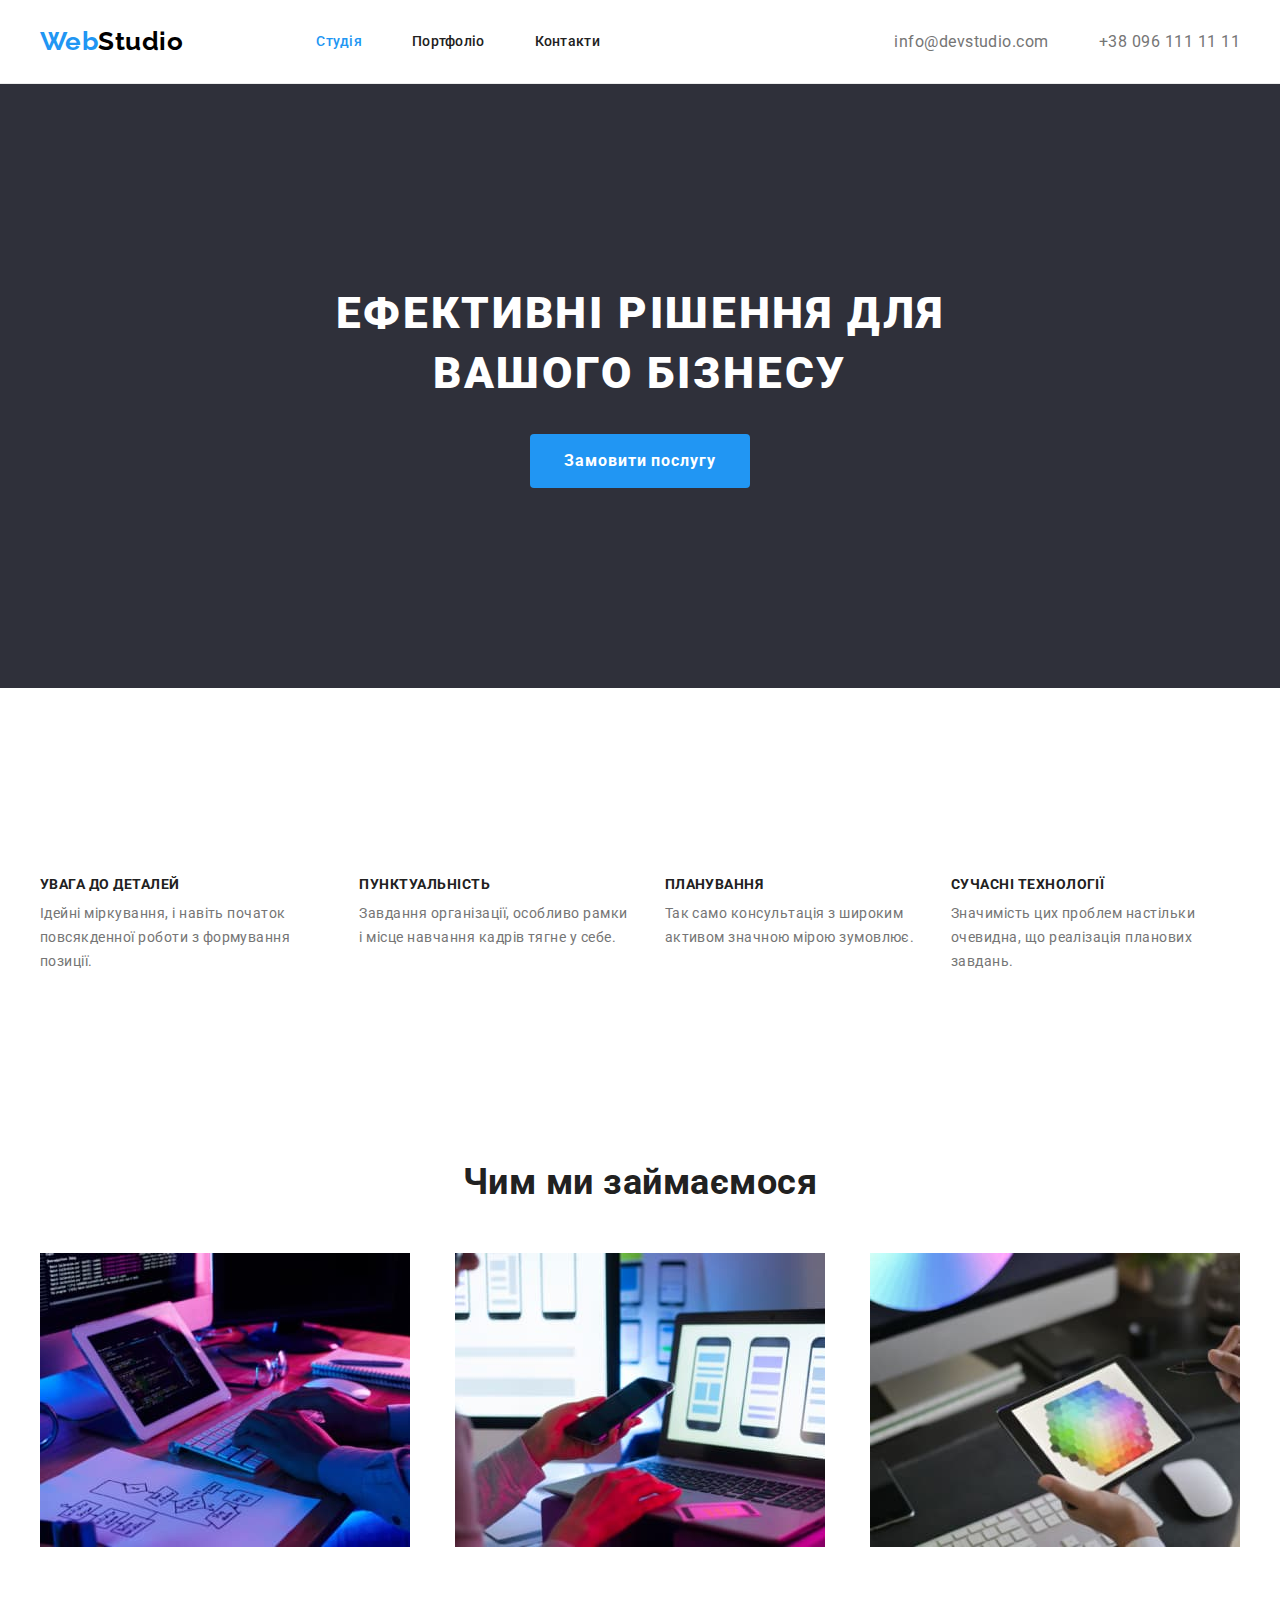
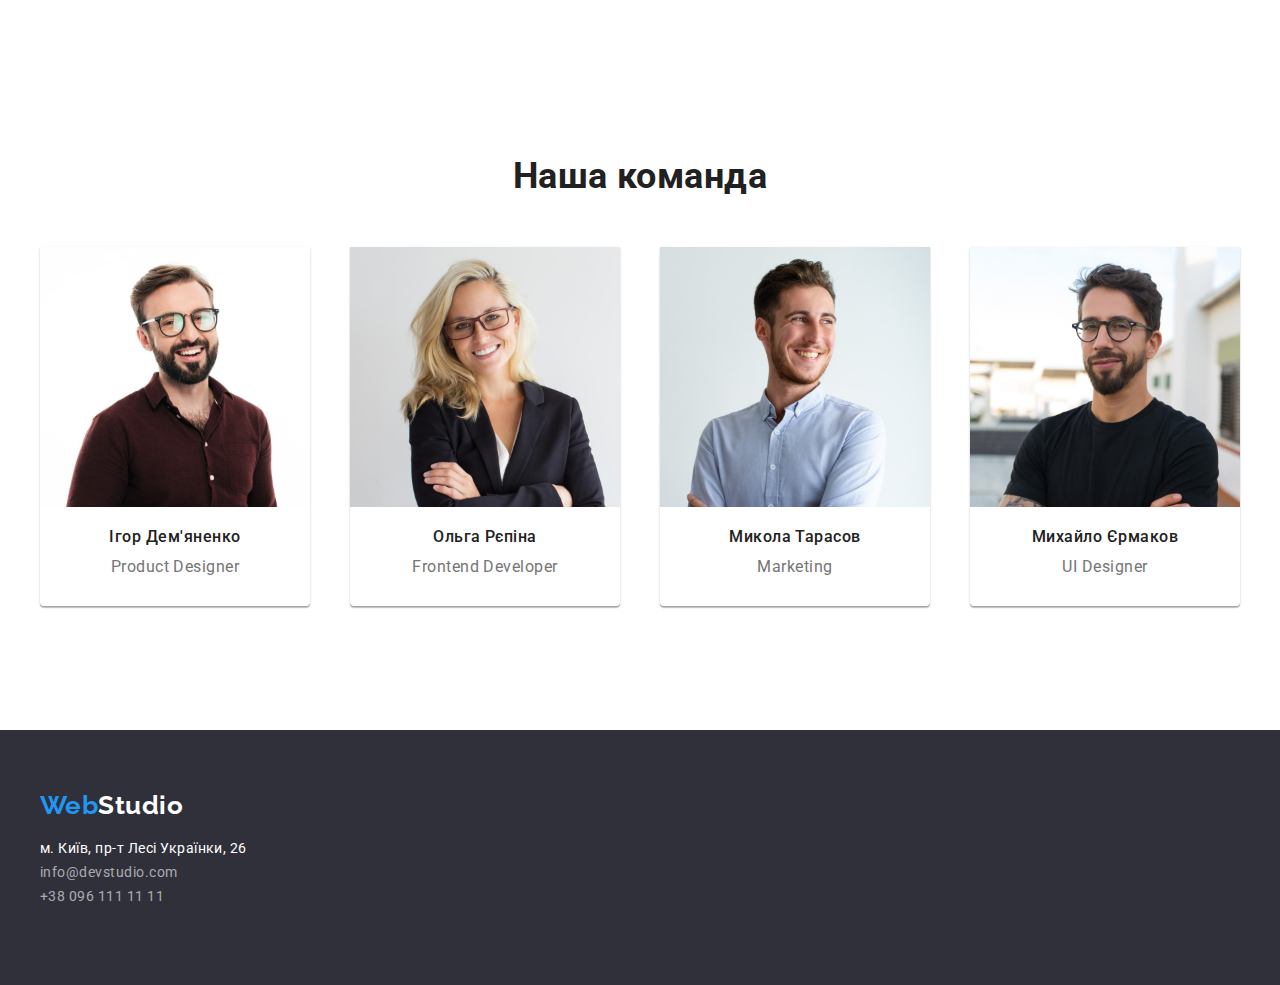
==== index.html @ 930de5ee "Начало" ====
<!DOCTYPE html>
<html lang="uk">
<head>
    <meta charset="UTF-8">
    <meta http-equiv="X-UA-Compatible" content="IE=edge">
    <meta name="viewport" content="width=device-width, initial-scale=1.0">
    <title>WebStudio</title>
    <link rel="stylesheet" href="https://github.com/sindresorhus/modern-normalize" />
    <link rel="preconnect" href="https://fonts.googleapis.com">
    <link rel="preconnect" href="https://fonts.gstatic.com" crossorigin>
    <link href="https://fonts.googleapis.com/css2?family=Raleway:wght@700&family=Roboto:wght@400;500;700;900&display=swap"
        rel="stylesheet">
    <link rel="stylesheet" href="./css/style.css">
    </head>
<body class="body">
    <header class="page-header">
    <div class="container page-header-container">
        <nav>
            <div class="main-nav">
                <a href="./index.html" class="logo">
                    <p><span class="logo-web">Web</span>Studio</p>
                </a>
    
                <ul class="site-nav">
                    <li><a href="./index.html" class="link currentcolor">Студія</a></li>
                    <li><a href="./portfolio.html" class="link">Портфоліо</a></li>
                    <li><a href="" class="link">Контакти</a></li>
                </ul>
            </div>
        </nav>
        <ul class="header-contact">
            <li class="item"><a href="mailto:info@devstudio.com" class="link-contact">info@devstudio.com</a></li>
            <li class="item"><a href="tel:+380961111111" class="link-contact">+38 096 111 11 11</a></li>
        </ul>
    </div>
    </header>

    <main>
        <!-- Герой -->
            <section class="hero">
                <h1 class="hero-title">Ефективні рішення для<br>вашого бізнесу</h1>
                <button type="button" class="hero-button">Замовити послугу</button>
            </section>
            <!--  -->
            <section class="section container ">
                <h2 class="predominantly-title">Наші переваги</h2>
                <ul class="predominantly">
                    <li class="predominantly-item">
                        <h3 class="secondary-title">УВАГА ДО ДЕТАЛЕЙ</h3>
                        <p class="secondary-text">Ідейні міркування, і навіть початок повсякденної роботи з формування позиції.</p>
                    </li>
                    <li class="predominantly-item">
                        <h3 class="secondary-title">ПУНКТУАЛЬНІСТЬ</h3>
                        <p class="secondary-text">Завдання організації, особливо рамки і місце навчання кадрів тягне у себе.</p>
                    </li >
                    <li class="predominantly-item">
                        <h3 class="secondary-title">ПЛАНУВАННЯ</h3>
                        <p class="secondary-text">Так само консультація з широким активом значною мірою зумовлює.</p>
                    </li >
                    <li class="predominantly-item">
                        <h3 class="secondary-title">СУЧАСНІ ТЕХНОЛОГІЇ</h3>
                        <p class="secondary-text">Значимість цих проблем настільки очевидна, що реалізація планових завдань.</p>
                    </li>
                </ul>
            </section>
            <!--  -->
            <section class="section container">
                <h2 class="section-title">Чим ми займаємося</h2>
                <ul class="galery">
                    <li>
                        <img src="./images/box1.jpg" alt="палітра на планшеті" width="370"></li>
                    <li>
                         <img src="./images/box2.jpg" alt="телкфон та ноутбук" width="370">
                    </li>
                    <li>
                         <img src="./images/box3.jpg" alt="палітра на планшеті" width="370">
                    </li>
                </ul>
            </section>
            <!--  -->
            <section class="section container">
                <h2 class="section-title section-team-title">Наша команда</h2>
                <ul class="team-img">
                    <li class="item">
                        <img src="./images/imgpd.jpg" alt="Чоловік" width="270" class="item-img">
                        <h3 class="team-title">Ігор Дем'яненко</h3>
                        <p class="team-text">Product Designer</p>
                    </li>
                    <li class="item">
                        <img src="./images/imgfd.jpg" alt="Жінка" width="270" class="item-img">
                        <h3 class="team-title">Ольга Рєпіна</h3>
                        <p class="team-text">Frontend Developer</p>
                    </li>
                    <li class="item">
                        <img src="./images/imgm.jpg" alt="Чоловік" width="270" class="item-img">
                        <h3 class="team-title">Микола Тарасов</h3>
                        <p class="team-text">Marketing</p>
                    </li>
                    <li class="item">
                        <img src="./images/imguid.jpg" alt="Чоловік" width="270" class="item-img">
                        <h3 class="team-title">Михайло Єрмаков</h3>
                        <p class="team-text">UI Designer</p>
                    </li>
                </ul>
            </section>
    </main>
    <footer class="footer">
        <div class="container">
        <a href="./index.html" class="footer-logo"><span class="logo-web">Web</span>Studio</a>
        <address>
            <ul class="footer-contact">
                <li ><a href="https://goo.gl/maps/kA798qE1cDonrKTo9" class="footer-address" target="_blank" rel="noreferrer noopener">м. Київ, пр-т Лесі Українки, 26</a></li>
                <li class=" "><a href="mailto:info@devstudio.com" class="item">info@devstudio.com</a></li>
                <li class=" "> <a href="tel:+380961111111" class="item">+38 096 111 11 11</a></li>
            </ul>
        </address>
        </div>
    </footer>

</body>
</html>
---- css/style.css ----
/* 000000 */
/* 2196F3 акцент*/
/* 212121 Заголовок */
/* 757575 Текск*/
ul {
    list-style: none;
}
:root{
    --primary-text-color: #757575;
    --title-text-color: #212121;
    --accent-text-color: #2196F3;
}
body{
    font-family: Roboto, sans-serif;
    letter-spacing: 0.03em;
    color: var(--title-text-color);
    margin: 0;
}

.container{
    width: 1200px;
    margin-left: auto;
    margin-right: auto;
    padding-left: 15px;
    padding-right: 15px;
    /* background-color: skyblue; */
}
.main-nav{
    display: flex;
    align-items: center;
}
.site-nav .link{
    font-weight: 500;
    font-size: 14px;
    line-height: 0.9;
    letter-spacing: 0.02em;
    color: var(--title-text-color);
    padding-top: 32px;
    padding-bottom: 32px;
    display: block;
    text-decoration: none;
    /* background-color: tan; */
    
}

.site-nav .link:not(last-child) {
    margin-right: 50px;

}
.site-nav .link:hover, .site-nav .link:focus {
    color: #2196F3;
}
.site-nav{
    display: flex;
    margin-left: 93px;

    margin-top: 0;
    margin-bottom: 0;
    
}
.site-nav .currentcolor {
    color: var(--accent-text-color);
}
.page-header{
     border-bottom: 1px solid #ECECEC;
    text-decoration: none; 
}
.page-header-container{
    display: flex;
    align-items: center;
}
.page-header-container .logo{
    color: #000000;

    font-family: Raleway, sans-serif;

    font-weight: 700;
    font-size: 26px;
    line-height: 1.2;

    text-decoration: none;

}
.logo-web{
color: var(--accent-text-color);

}
.header-contact{
    display: flex;
    margin-left: auto;
    
}
.header-contact .item:first-child{
    margin-right: 50px;
    
}

.header-contact .link-contact{
    color: var(--primary-text-color);

    text-decoration: none;
}
.header-contact .link-contact:hover,.header-contact .link-contact:focus {
    color: var(--accent-text-color);
}


.hero-title{
    color: #fff;

    font-weight: 900;
    font-size: 44px;
    line-height: 1.36;

    letter-spacing: 0.06em;
    text-transform: uppercase;

    margin-top: 0;
    margin-bottom: 30px;
    padding-top: 200px;
}
.hero{
    background: #2F303A;
    text-align: center;
}

.hero-button{
    background:var(--accent-text-color);
    color: #fff;
    font-family: Roboto, sans-serif;
    font-weight: 700;
    font-size: 16px;
    line-height: 1.88;
    letter-spacing: 0.06em;
    border-radius: 4px;
    border-color: transparent;
    cursor: pointer;

    text-align: center;
    padding: 10px 32px;
    margin-bottom: 200px;
}
/* Нужно не отображать*/
.predominantly{
    /* list-style: none; */
    display: flex;
    margin: 0;
    padding-left: 0;

}
.predominantly-title{
    display: none;
    list-style: none;
    position: absolute;
    clip: rect(0 0 0 0);
    width: 1px;
    height: 1px;
    margin: -1px;
}
.predominantly-item:not(:last-child){
    margin-right: 30px;
}
.secondary-title{
/* color: var(--title-text-color); */

font-size: 14px;
line-height: 1.15;
text-transform: uppercase;
margin-top: 0;
margin-bottom: 10px;
padding-top: 94px ;
}
.section{

    padding-top: 94px;
    padding-bottom: 94px;
}
.secondary-text{
    color: var(--primary-text-color);


    font-size: 14px;
    line-height: 1.7;

    margin-bottom: 0;
    margin-top: 0;
}
.section-title {
    font-weight: 700;
    font-size: 36px;
    line-height: 42px;

    color: #212121;

    text-align: center;
    margin: 0 0 50px 0;
}
.galery{
    padding-left: 0;
    display: flex;
    justify-content: space-between;
}

.team-img{
    margin-bottom: 30px;
    padding-left: 0;
    display: flex;
    /* flex-wrap: wrap; */
    /* width: 270px; */
    margin-right: 0;
    /* background-color: aquamarine; */
    justify-content: space-between;
}
.team-img .item:not(:last-child){
    margin-right: 30px;

}
.team-img .item{
    background: #FFFFFF;
    box-shadow: 0px 1px 3px rgba(0, 0, 0, 0.12), 0px 1px 1px rgba(0, 0, 0, 0.14), 0px 2px 1px rgba(0, 0, 0, 0.2);
    border-radius: 0px 0px 4px 4px;
}
.team-title{
    /* color: var(--title-text-color); */

    font-weight: 500;
    font-size: 16px;
    line-height: 1.2;

    margin-bottom: 10px;
    text-align: center;
}
.team-text{
    color: var(--primary-text-color);


    font-size: 16px;
    line-height: 1.2;
    margin-top: 0;
    margin-bottom: 30px;

    text-align: center;
}

/* Футер */

.footer{
    background: #2F303A;
    padding-top: 60px;
    padding-bottom: 60px;
}
.footer-logo{
    font-family: Raleway, sans-serif;
    text-decoration: none;

    color: #fff;

    font-weight: 700;
    font-size: 26px;
    line-height: 1.2;

    margin-top: 0;
    margin-bottom: 20px;
}
.footer-contact{
    padding-left: 0;
}
.footer-address{
    color: #fff;
    text-decoration: none;
    font-size: 14px;
    line-height: 1.71;
    font-style: normal;
}
.footer-contact .item{
    color: rgba(255, 255, 255, 0.6);
    text-decoration: none;
    font-style: normal;

    font-size: 14px;
    line-height: 1.71;


}
.footer-contact .item:hover{
    color: var(--accent-text-color);

}


/* Портфолио */
.portfolio-header{
    display: none;
    list-style: none;
    position: absolute;
    clip: rect(0 0 0 0);
    width: 1px;
    height: 1px;
    margin: -1px;
}
.portfolio-filter{
    display: flex;
    justify-content: center;
    /* padding-top: 94px; */
}
.portfolio-filter .items:not(:last-child){
    margin-right: 8px;
    margin-bottom: 50px;

}
.portfolio-title{
    /* color: var(--title-text-color); */
    font-weight: 700;
    font-size: 18px;
    line-height: 2;
    letter-spacing: 0.06em;
    margin: 0px 0 4px 24px;
    padding-top: 20px;
}
.portfolio-direction{
    color: var(--primary-text-color);
    font-size: 16px;
    line-height: 1.87;
    margin-bottom: 20px;
    margin-top: 0;
    margin-left: 24px;
}
.button-filter{
    font-weight: 500;
    font-size: 16px;
    line-height: 1.62;

    padding-left: 22px;
    padding-right: 22px;

    /* color: var(--title-text-color); */
    background-color: #F5F4FA;
    border-radius: 4px;
    border-color: transparent;
    font-family: Roboto, sans-serif;
    cursor: pointer;
}
.button-filter:hover, .button-filter:focus{
    background-color:var(--accent-text-color);
    color: #fff;
}
.portfolio-list{
    display: flex;
    flex-wrap: wrap;
    padding-bottom: 20px;
    padding: 0;
}
.portfolio-list-descr{

    border-right: 1px solid #EEEEEE;
    border-left: 1px solid #EEEEEE;
    border-bottom: 1px solid #EEEEEE;
}
.portfolio-list .items img{
    display: block;
}
.portfolio-list .items{

    margin-right: 30px;
    margin-bottom: 30px;
    /* border-bottom: 1px; */
    /* box-shadow: 0px 1px 1px rgba(0, 0, 0, 0.12), 0px 4px 4px rgba(0, 0, 0, 0.06), 1px 4px 6px rgba(0, 0, 0, 0.16); */
}
.portfolio-list .items:nth-child(3n){
        margin-right: 0;
}
.portfolio-list .items:nth-last-child(-n+3){
    margin-bottom: 0;
}
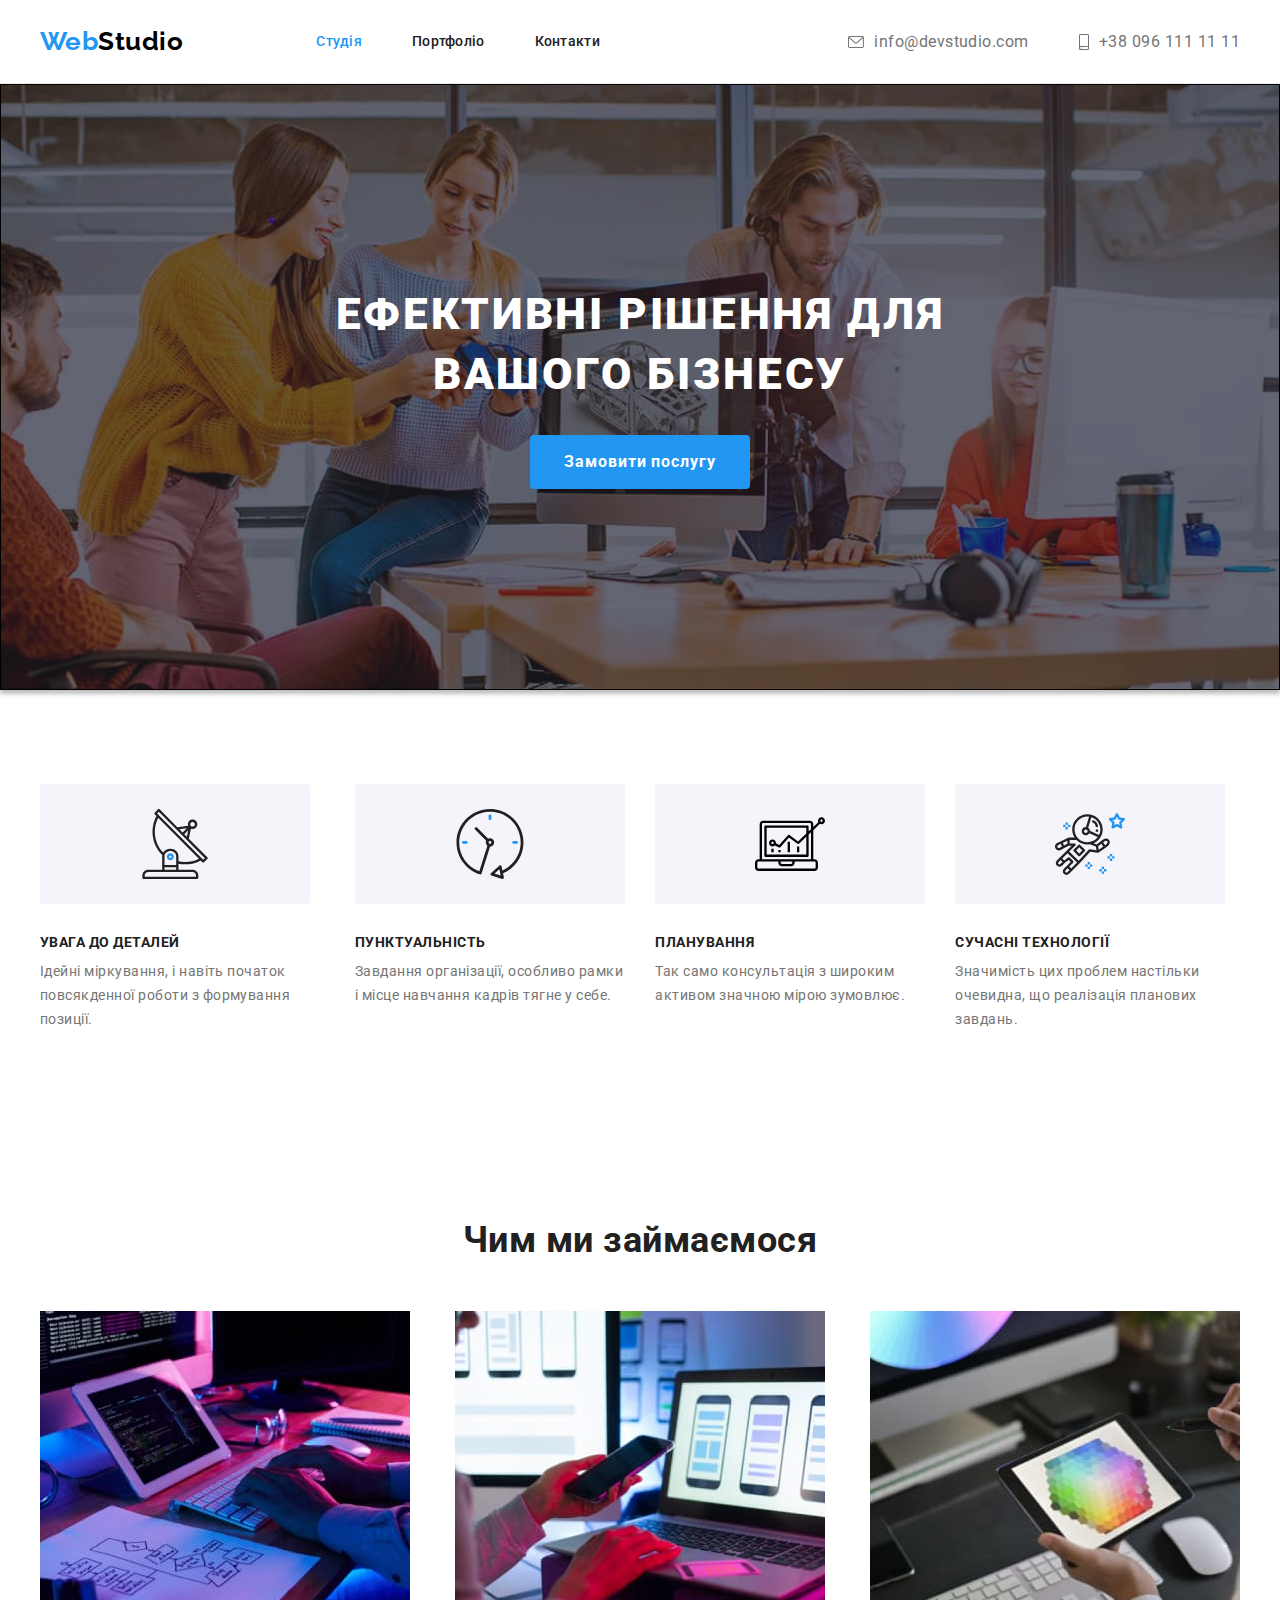
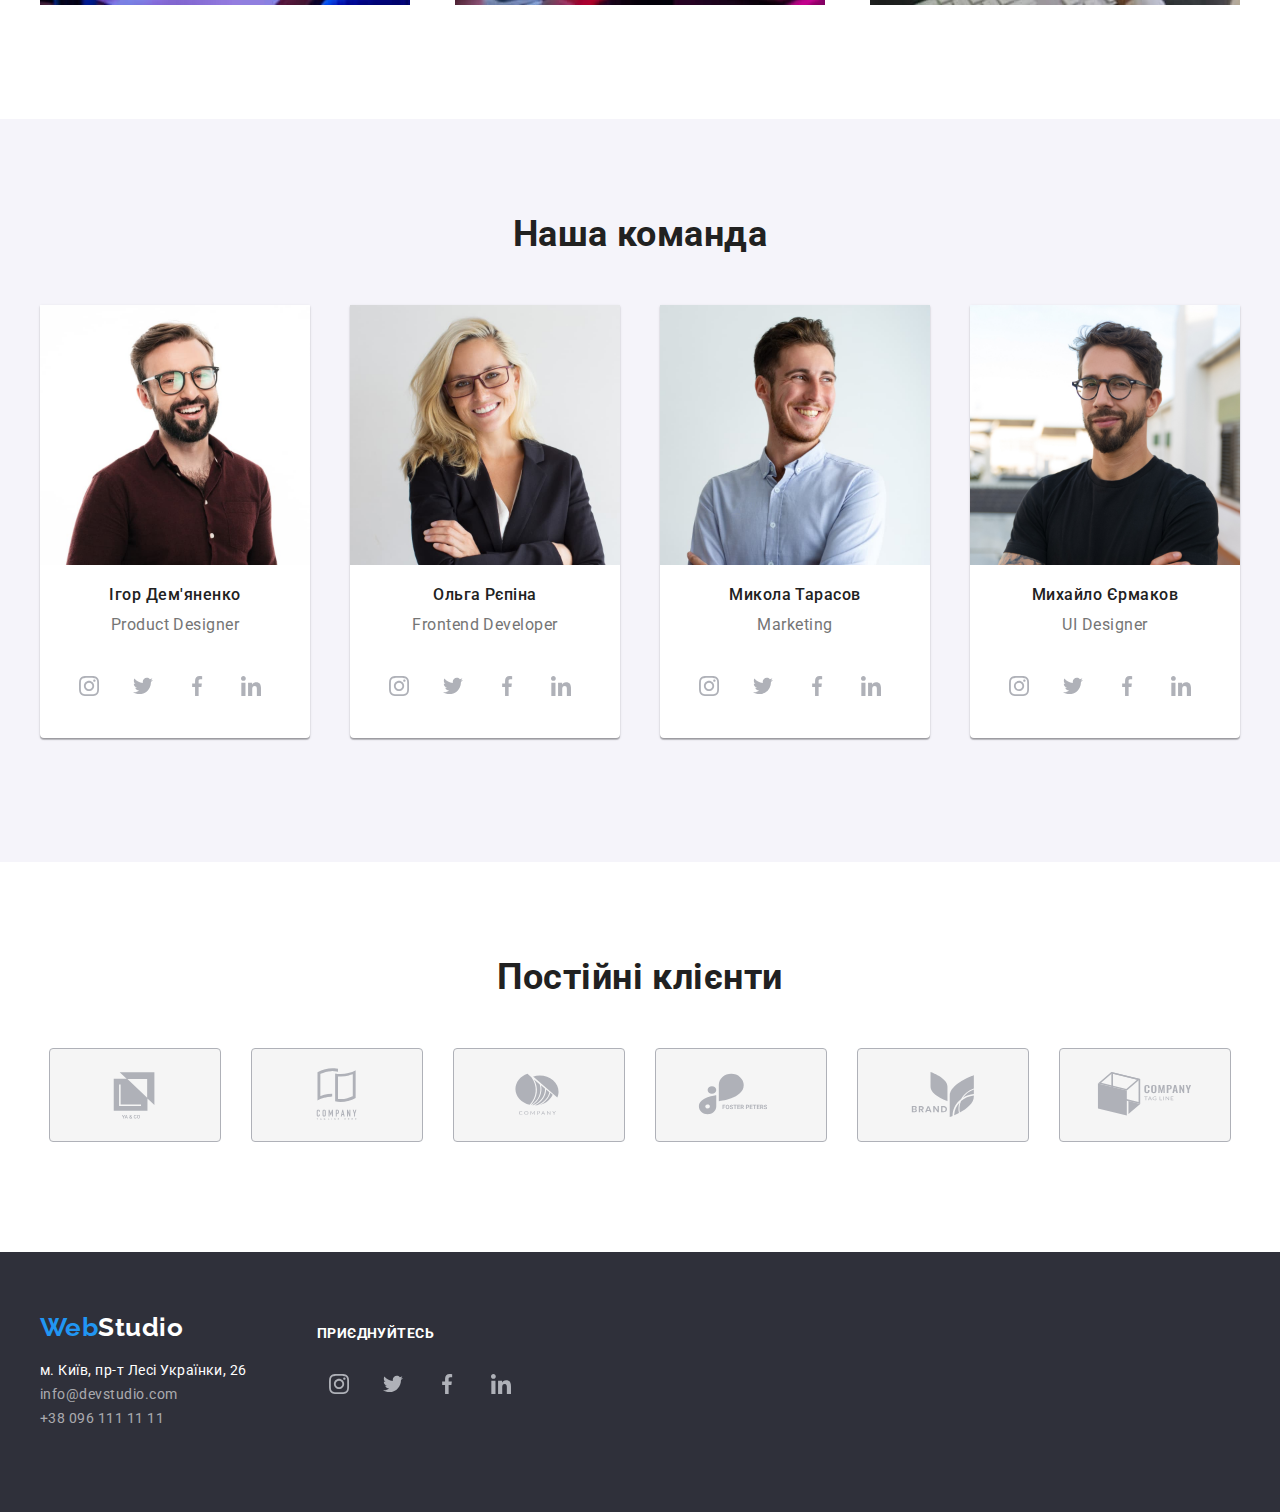
==== commit 29c1d0a4: "ДЗ" ====
--- a/index.html
+++ b/index.html
@@ -28,10 +28,24 @@
                 </ul>
             </div>
         </nav>
-        <ul class="header-contact">
-            <li class="item"><a href="mailto:info@devstudio.com" class="link-contact">info@devstudio.com</a></li>
-            <li class="item"><a href="tel:+380961111111" class="link-contact">+38 096 111 11 11</a></li>
-        </ul>
+            <ul class="header-contact">
+                <li class="item">
+                    <div class="link-hover">
+                        <a href="mailto:info@devstudio.com" class="link-contact">
+                            <svg width="16" height="12" class="icon">
+                                <use href="./images/icon.svg#envelope"></use>
+                            </svg>info@devstudio.com</a>
+                    </div>
+                </li>
+                <li class="item">
+                    <div class="link-hover">
+                        <a href="tel:+380961111111" class="link-contact">
+                            <svg width="10" height="16" class="icon">
+                                <use href="./images/icon.svg#smartphone"></use>
+                            </svg>+38 096 111 11 11</a>
+                    </div>
+                </li>
+            </ul>
     </div>
     </header>
 
@@ -46,18 +60,38 @@
                 <h2 class="predominantly-title">Наші переваги</h2>
                 <ul class="predominantly">
                     <li class="predominantly-item">
+                        <div class="predominantly-icon">
+                        <svg width="70" height="70" class="icon">
+                            <use href="./images/icon.svg#antenna"></use>
+                        </svg>
+                        </div>
                         <h3 class="secondary-title">УВАГА ДО ДЕТАЛЕЙ</h3>
                         <p class="secondary-text">Ідейні міркування, і навіть початок повсякденної роботи з формування позиції.</p>
                     </li>
                     <li class="predominantly-item">
+                        <div class="predominantly-icon">
+                            <svg width="70" height="70" class="icon">
+                                <use href="./images/icon.svg#clock"></use>
+                            </svg>
+                        </div>
                         <h3 class="secondary-title">ПУНКТУАЛЬНІСТЬ</h3>
                         <p class="secondary-text">Завдання організації, особливо рамки і місце навчання кадрів тягне у себе.</p>
                     </li >
                     <li class="predominantly-item">
+                        <div class="predominantly-icon">
+                            <svg width="70" height="70" class="icon">
+                                <use href="./images/icon.svg#diagram"></use>
+                            </svg>
+                        </div>
                         <h3 class="secondary-title">ПЛАНУВАННЯ</h3>
                         <p class="secondary-text">Так само консультація з широким активом значною мірою зумовлює.</p>
                     </li >
                     <li class="predominantly-item">
+                        <div class="predominantly-icon">
+                            <svg width="70" height="70" class="icon">
+                                <use href="./images/icon.svg#astronaut"></use>
+                            </svg>
+                        </div>
                         <h3 class="secondary-title">СУЧАСНІ ТЕХНОЛОГІЇ</h3>
                         <p class="secondary-text">Значимість цих проблем настільки очевидна, що реалізація планових завдань.</p>
                     </li>
@@ -78,42 +112,248 @@
                 </ul>
             </section>
             <!--  -->
-            <section class="section container">
+            <section class="section section-team">
+                <div class="container">
                 <h2 class="section-title section-team-title">Наша команда</h2>
                 <ul class="team-img">
                     <li class="item">
                         <img src="./images/imgpd.jpg" alt="Чоловік" width="270" class="item-img">
                         <h3 class="team-title">Ігор Дем'яненко</h3>
                         <p class="team-text">Product Designer</p>
+                        <ul class="team-icon-list">
+                            <li>
+                                <a href="" class="team-icon">
+                                    <svg width="20" height="20" class="icon">
+                                        <use href="./images/icon.svg#instagram"></use>
+                                    </svg>
+                                </a>
+                            </li>
+                            <li >
+                                <a href="" class="team-icon">
+                                    <svg width="20" height="20" class="icon">
+                                        <use href="./images/icon.svg#twitter"></use>
+                                    </svg>
+                                </a>
+                            </li>
+                            <li >
+                                <a href="" class="team-icon">
+                                    <svg width="20" height="20" class="icon">
+                                        <use href="./images/icon.svg#facebook"></use>
+                                    </svg>
+                                </a>
+                            </li>
+                            <li >
+                                <a href="" class="team-icon">
+                                    <svg width="20" height="20" class="icon">
+                                        <use href="./images/icon.svg#linkedin"></use>
+                                    </svg>
+                                </a>
+                            </li>
+                        </ul>
                     </li>
                     <li class="item">
                         <img src="./images/imgfd.jpg" alt="Жінка" width="270" class="item-img">
                         <h3 class="team-title">Ольга Рєпіна</h3>
                         <p class="team-text">Frontend Developer</p>
+                        <ul class="team-icon-list">
+                            <li>
+                                <a href="" class="team-icon">
+                                    <svg width="20" height="20" class="icon">
+                                        <use href="./images/icon.svg#instagram"></use>
+                                    </svg>
+                                </a>
+                            </li>
+                            <li>
+                                <a href="" class="team-icon">
+                                    <svg width="20" height="20" class="icon">
+                                        <use href="./images/icon.svg#twitter"></use>
+                                    </svg>
+                                </a>
+                            </li>
+                            <li>
+                                <a href="" class="team-icon">
+                                    <svg width="20" height="20" class="icon">
+                                        <use href="./images/icon.svg#facebook"></use>
+                                    </svg>
+                                </a>
+                            </li>
+                            <li>
+                                <a href="" class="team-icon">
+                                    <svg width="20" height="20" class="icon">
+                                        <use href="./images/icon.svg#linkedin"></use>
+                                    </svg>
+                                </a>
+                            </li>
+                        </ul>
                     </li>
                     <li class="item">
                         <img src="./images/imgm.jpg" alt="Чоловік" width="270" class="item-img">
                         <h3 class="team-title">Микола Тарасов</h3>
                         <p class="team-text">Marketing</p>
+                        <ul class="team-icon-list">
+                            <li>
+                                <a href="" class="team-icon">
+                                    <svg width="20" height="20" class="icon">
+                                        <use href="./images/icon.svg#instagram"></use>
+                                    </svg>
+                                </a>
+                            </li>
+                            <li>
+                                <a href="" class="team-icon">
+                                    <svg width="20" height="20" class="icon">
+                                        <use href="./images/icon.svg#twitter"></use>
+                                    </svg>
+                                </a>
+                            </li>
+                            <li>
+                                <a href="" class="team-icon">
+                                    <svg width="20" height="20" class="icon">
+                                        <use href="./images/icon.svg#facebook"></use>
+                                    </svg>
+                                </a>
+                            </li>
+                            <li>
+                                <a href="" class="team-icon">
+                                    <svg width="20" height="20" class="icon">
+                                        <use href="./images/icon.svg#linkedin"></use>
+                                    </svg>
+                                </a>
+                            </li>
+                        </ul>
                     </li>
                     <li class="item">
                         <img src="./images/imguid.jpg" alt="Чоловік" width="270" class="item-img">
                         <h3 class="team-title">Михайло Єрмаков</h3>
                         <p class="team-text">UI Designer</p>
-                    </li>
-                </ul>
+                        <ul class="team-icon-list">
+                            <li>
+                                <a href="" class="team-icon">
+                                    <svg width="20" height="20" class="icon">
+                                        <use href="./images/icon.svg#instagram"></use>
+                                    </svg>
+                                </a>
+                            </li>
+                            <li>
+                                <a href="" class="team-icon">
+                                    <svg width="20" height="20" class="icon">
+                                        <use href="./images/icon.svg#twitter"></use>
+                                    </svg>
+                                </a>
+                            </li>
+                            <li>
+                                <a href="" class="team-icon">
+                                    <svg width="20" height="20" class="icon">
+                                        <use href="./images/icon.svg#facebook"></use>
+                                    </svg>
+                                </a>
+                            </li>
+                            <li>
+                                <a href="" class="team-icon">
+                                    <svg width="20" height="20" class="icon">
+                                        <use href="./images/icon.svg#linkedin"></use>
+                                    </svg>
+                                </a>
+                            </li>
+                        </ul>
+                    </li>
+                </ul>
+                </div>
+            </section>
+            <section class="section">
+                <div class="container">
+                <h2 class="section-title">Постійні клієнти</h2>
+                <ul class="client-list">
+                    <li >
+                        <a href="" class="client-icon">
+                            <svg class="icon" width="106" height="60">
+                                <use href="./images/icon.svg#client1"></use>
+                            </svg>
+                        </a>
+                    </li>
+                    <li>
+                        <a href="" class="client-icon">
+                            <svg class="icon" width="106" height="60">
+                                <use href="./images/icon.svg#client2"></use>
+                            </svg>
+                        </a>
+                    </li>
+                    <li>
+                        <a href="" class="client-icon">
+                            <svg class="icon" width="106" height="60">
+                                <use href="./images/icon.svg#client3"></use>
+                            </svg>
+                        </a>
+                    </li>
+                    <li>
+                        <a href="" class="client-icon">
+                            <svg class="icon" width="106" height="60">
+                                <use href="./images/icon.svg#client4"></use>
+                            </svg>
+                        </a>
+                    </li>
+                    <li>
+                        <a href="" class="client-icon">
+                            <svg class="icon" width="106" height="60">
+                                <use href="./images/icon.svg#client5"></use>
+                            </svg>
+                        </a>
+                    </li>
+                    <li>
+                        <a href="" class="client-icon">
+                            <svg class="icon" width="106" height="60">
+                                <use href="./images/icon.svg#client6"></use>
+                            </svg>
+                        </a>
+                    </li>
+                </ul>
+                </div>
             </section>
     </main>
     <footer class="footer">
-        <div class="container">
+        <div class="container footer-position">
+        <div class="footer-section">
         <a href="./index.html" class="footer-logo"><span class="logo-web">Web</span>Studio</a>
         <address>
             <ul class="footer-contact">
                 <li ><a href="https://goo.gl/maps/kA798qE1cDonrKTo9" class="footer-address" target="_blank" rel="noreferrer noopener">м. Київ, пр-т Лесі Українки, 26</a></li>
-                <li class=" "><a href="mailto:info@devstudio.com" class="item">info@devstudio.com</a></li>
-                <li class=" "> <a href="tel:+380961111111" class="item">+38 096 111 11 11</a></li>
+                <li ><a href="mailto:info@devstudio.com" class="item">info@devstudio.com</a></li>
+                <li> <a href="tel:+380961111111" class="item">+38 096 111 11 11</a></li>
             </ul>
         </address>
+        </div>
+        <div >
+            <p class="footer-title">приєднуйтесь</p>
+                        <ul class="team-icon-list footer-icon-list">
+                            <li>
+                                <a href="" class="team-icon">
+                                    <svg width="20" height="20" class="icon">
+                                        <use href="./images/icon.svg#instagram"></use>
+                                    </svg>
+                                </a>
+                            </li>
+                            <li>
+                                <a href="" class="team-icon">
+                                    <svg width="20" height="20" class="icon">
+                                        <use href="./images/icon.svg#twitter"></use>
+                                    </svg>
+                                </a>
+                            </li>
+                            <li>
+                                <a href="" class="team-icon">
+                                    <svg width="20" height="20" class="icon">
+                                        <use href="./images/icon.svg#facebook"></use>
+                                    </svg>
+                                </a>
+                            </li>
+                            <li>
+                                <a href="" class="team-icon">
+                                    <svg width="20" height="20" class="icon">
+                                        <use href="./images/icon.svg#linkedin"></use>
+                                    </svg>
+                                </a>
+                            </li>
+                        </ul>
+        </div>
         </div>
     </footer>
 
--- a/css/style.css
+++ b/css/style.css
@@ -39,6 +39,7 @@
     padding-bottom: 32px;
     display: block;
     text-decoration: none;
+
     /* background-color: tan; */
     
 }
@@ -50,6 +51,7 @@
 .site-nav .link:hover, .site-nav .link:focus {
     color: #2196F3;
 }
+
 .site-nav{
     display: flex;
     margin-left: 93px;
@@ -87,24 +89,36 @@
 }
 .header-contact{
     display: flex;
-    margin-left: auto;
-    
+    margin-left: auto; 
 }
 .header-contact .item:first-child{
     margin-right: 50px;
     
 }
-
+.header-contact .link-contact{
+    display: flex;
+    align-items: center;
+}
+.header-contact .icon{
+
+    margin-right: 10px;
+}
 .header-contact .link-contact{
     color: var(--primary-text-color);
-
-    text-decoration: none;
-}
-.header-contact .link-contact:hover,.header-contact .link-contact:focus {
+    fill: var(--primary-text-color);
+    text-decoration: none;
+
+}
+/* .header-contact .link-contact:hover,.header-contact .link-contact:focus {
     color: var(--accent-text-color);
-}
-
-
+} */
+/* .header-contact .icon:hover {
+    fill: var(--accent-text-color);
+} */
+.link-hover .link-contact:hover{
+color: var(--accent-text-color);
+fill: var(--accent-text-color);
+}
 .hero-title{
     color: #fff;
 
@@ -122,6 +136,19 @@
 .hero{
     background: #2F303A;
     text-align: center;
+    margin-left: auto;
+    margin-right: auto;
+    max-width: 1600px;
+    
+    background-image: linear-gradient(to right,
+            rgba(47, 48, 58, 0.4),
+            rgba(47, 48, 58, 0.4)),
+            url(../images/Imgback.jpg);
+    background-repeat: no-repeat;
+    background-position: center;
+    background-size: cover;
+    border: 1px solid #000000;
+    box-shadow: 0px 4px 4px rgba(0, 0, 0, 0.25);
 }
 
 .hero-button{
@@ -160,6 +187,20 @@
 .predominantly-item:not(:last-child){
     margin-right: 30px;
 }
+.predominantly-item .icon{
+
+    margin-left: auto;
+    margin-right: auto;
+    
+}
+.predominantly-item div{
+    height: 120px;
+    width: 270px;
+    background: #F5F4FA;
+    border-radius: 4px;
+    display: flex;
+    align-items: center;
+}
 .secondary-title{
 /* color: var(--title-text-color); */
 
@@ -168,7 +209,7 @@
 text-transform: uppercase;
 margin-top: 0;
 margin-bottom: 10px;
-padding-top: 94px ;
+margin-top: 30px ;
 }
 .section{
 
@@ -200,7 +241,9 @@
     display: flex;
     justify-content: space-between;
 }
-
+.section-team{
+    background-color: #F5F4FA;;
+}
 .team-img{
     margin-bottom: 30px;
     padding-left: 0;
@@ -213,7 +256,6 @@
 }
 .team-img .item:not(:last-child){
     margin-right: 30px;
-
 }
 .team-img .item{
     background: #FFFFFF;
@@ -241,6 +283,54 @@
 
     text-align: center;
 }
+.team-icon-list{
+    display: flex;
+    padding: 0;
+    justify-content: center;
+}
+.team-icon{
+    display: flex;
+    width: 44px;
+    height: 44px;
+    align-items: center;
+    justify-content: center;
+    margin-bottom: 30px;
+    fill: #AFB1B8;
+    margin-right: 10px;
+}
+.team-icon:not(:last-child){
+    margin-right: 10px;
+}
+.team-icon:hover{
+    fill: #FFFFFF;
+    background-color: var(--accent-text-color);
+    border-radius: 50%;
+}
+.client-list{
+    display: flex;
+    padding: 0;
+    justify-content: center;
+}
+.client-list li:not(:last-child){
+    margin-right: 30px;
+}
+.client-icon{
+    display: flex;
+    width: 170px;
+    height: 92px;
+    border: 1px solid #AFB1B8;
+    border-radius: 4px;
+    align-items: center;
+    justify-content: center;
+    fill: #AFB1B8;
+    background: #F5F5F5;
+}
+.client-icon:hover{
+    fill: var(--accent-text-color);
+    border: 1px solid var(--accent-text-color)
+}
+
+
 
 /* Футер */
 
@@ -249,6 +339,26 @@
     padding-top: 60px;
     padding-bottom: 60px;
 }
+.footer-position{
+    display: flex;
+
+}
+.footer-section{
+    margin-right: 70px;
+}
+.footer-title{
+    font-weight: 700;
+    font-size: 14px;
+    line-height: 1.14;
+    letter-spacing: 0.03em;
+    text-transform: uppercase;
+
+    color: #FFFFFF;
+    margin-bottom: 20px;
+}
+.footer-icon-list{
+    justify-content: flex-start
+}
 .footer-logo{
     font-family: Raleway, sans-serif;
     text-decoration: none;
@@ -264,6 +374,7 @@
 }
 .footer-contact{
     padding-left: 0;
+
 }
 .footer-address{
     color: #fff;
@@ -276,19 +387,22 @@
     color: rgba(255, 255, 255, 0.6);
     text-decoration: none;
     font-style: normal;
-
     font-size: 14px;
     line-height: 1.71;
-
-
-}
+}
+
 .footer-contact .item:hover{
     color: var(--accent-text-color);
-
-}
+}
+
+
+
 
 
 /* Портфолио */
+
+
+
 .portfolio-header{
     display: none;
     list-style: none;
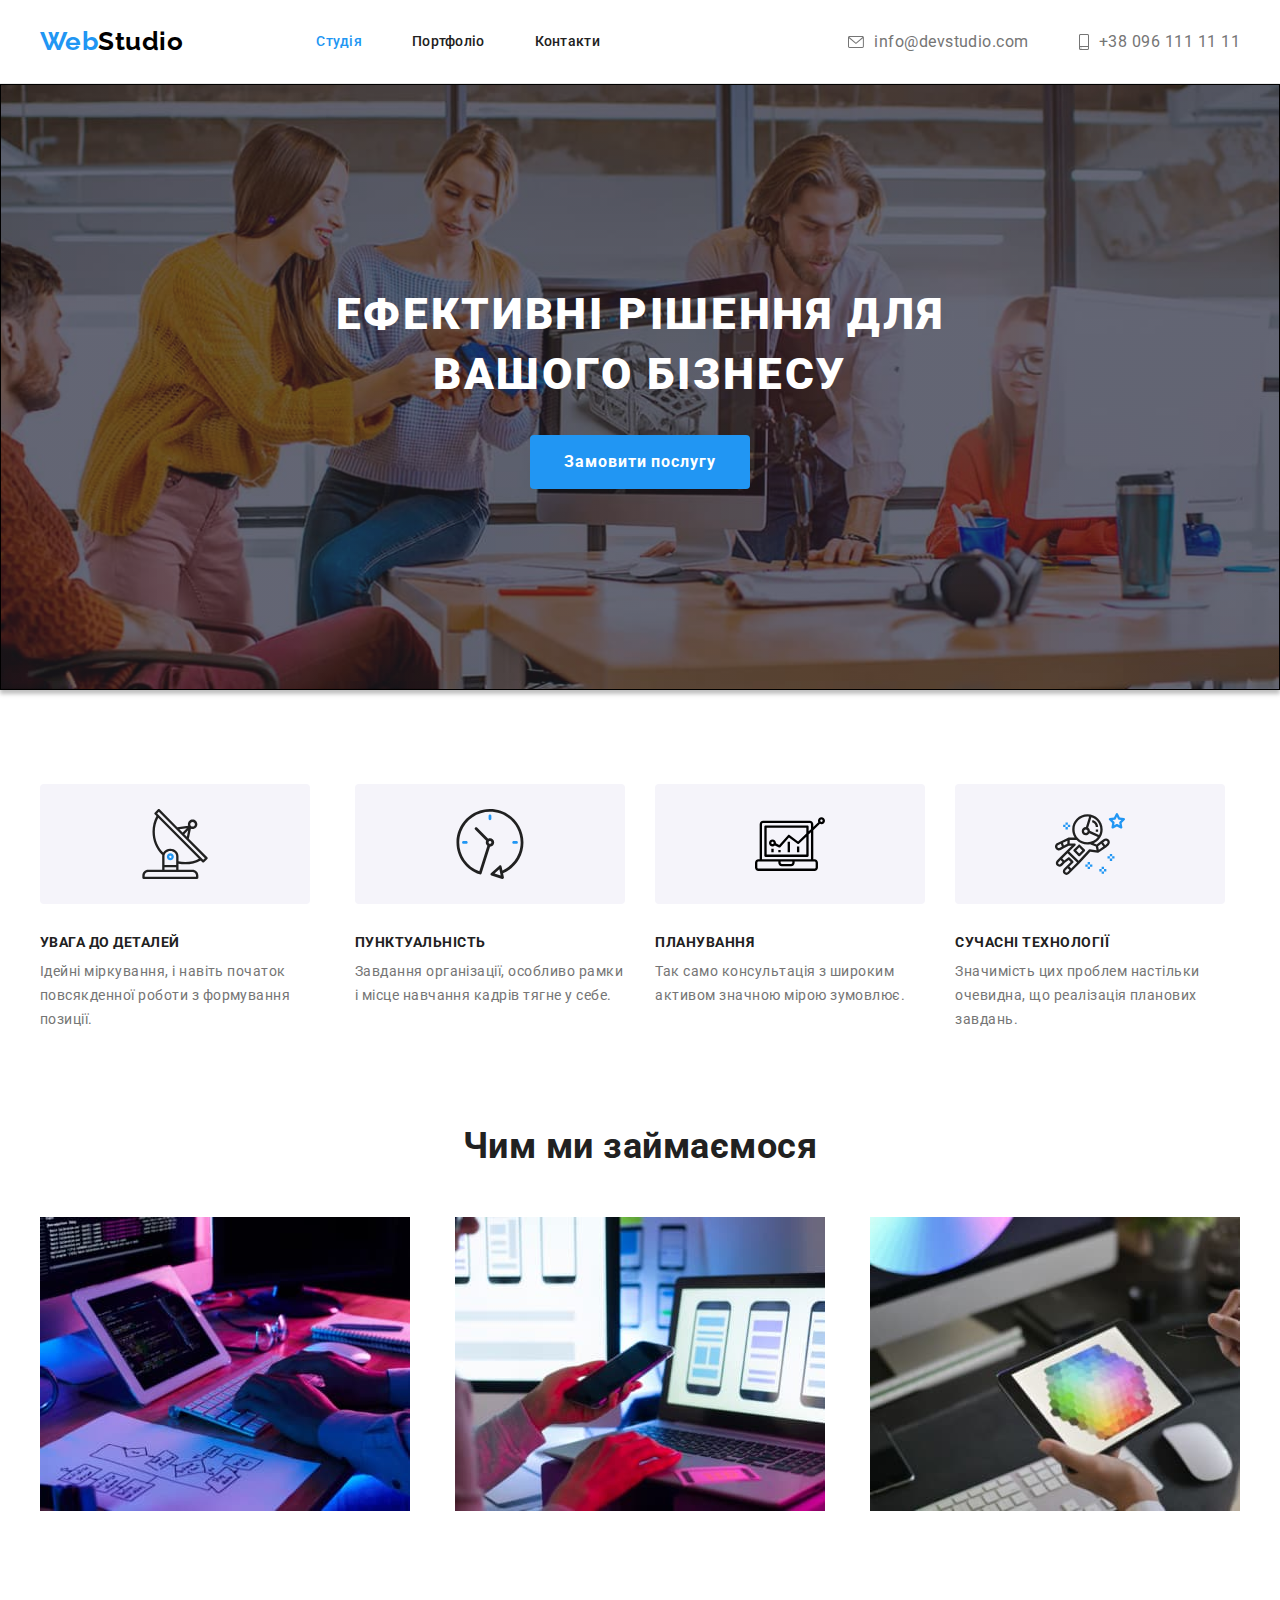
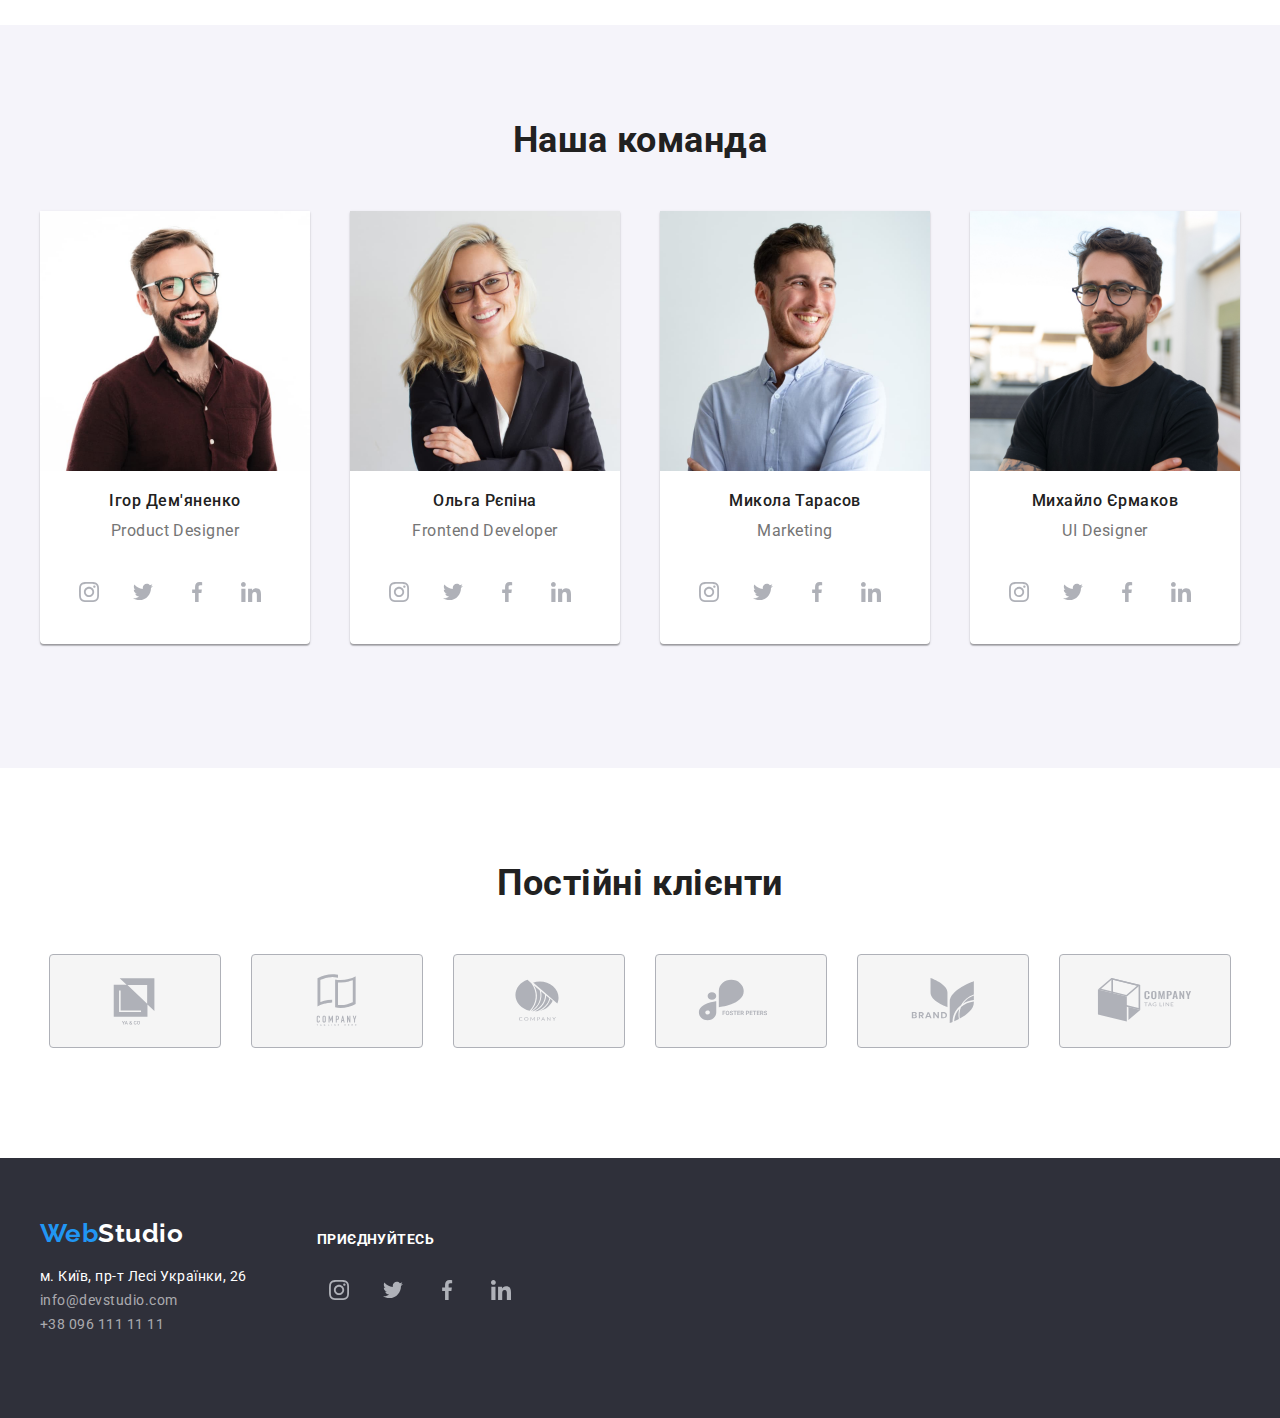
==== commit d1a4ff9b: "Исправил замечание" ====
--- a/index.html
+++ b/index.html
@@ -98,7 +98,7 @@
                 </ul>
             </section>
             <!--  -->
-            <section class="section container">
+            <section class="section container section-galery">
                 <h2 class="section-title">Чим ми займаємося</h2>
                 <ul class="galery">
                     <li>
--- a/css/style.css
+++ b/css/style.css
@@ -236,6 +236,9 @@
     text-align: center;
     margin: 0 0 50px 0;
 }
+.section-galery{
+    padding-top: 0;
+}
 .galery{
     padding-left: 0;
     display: flex;
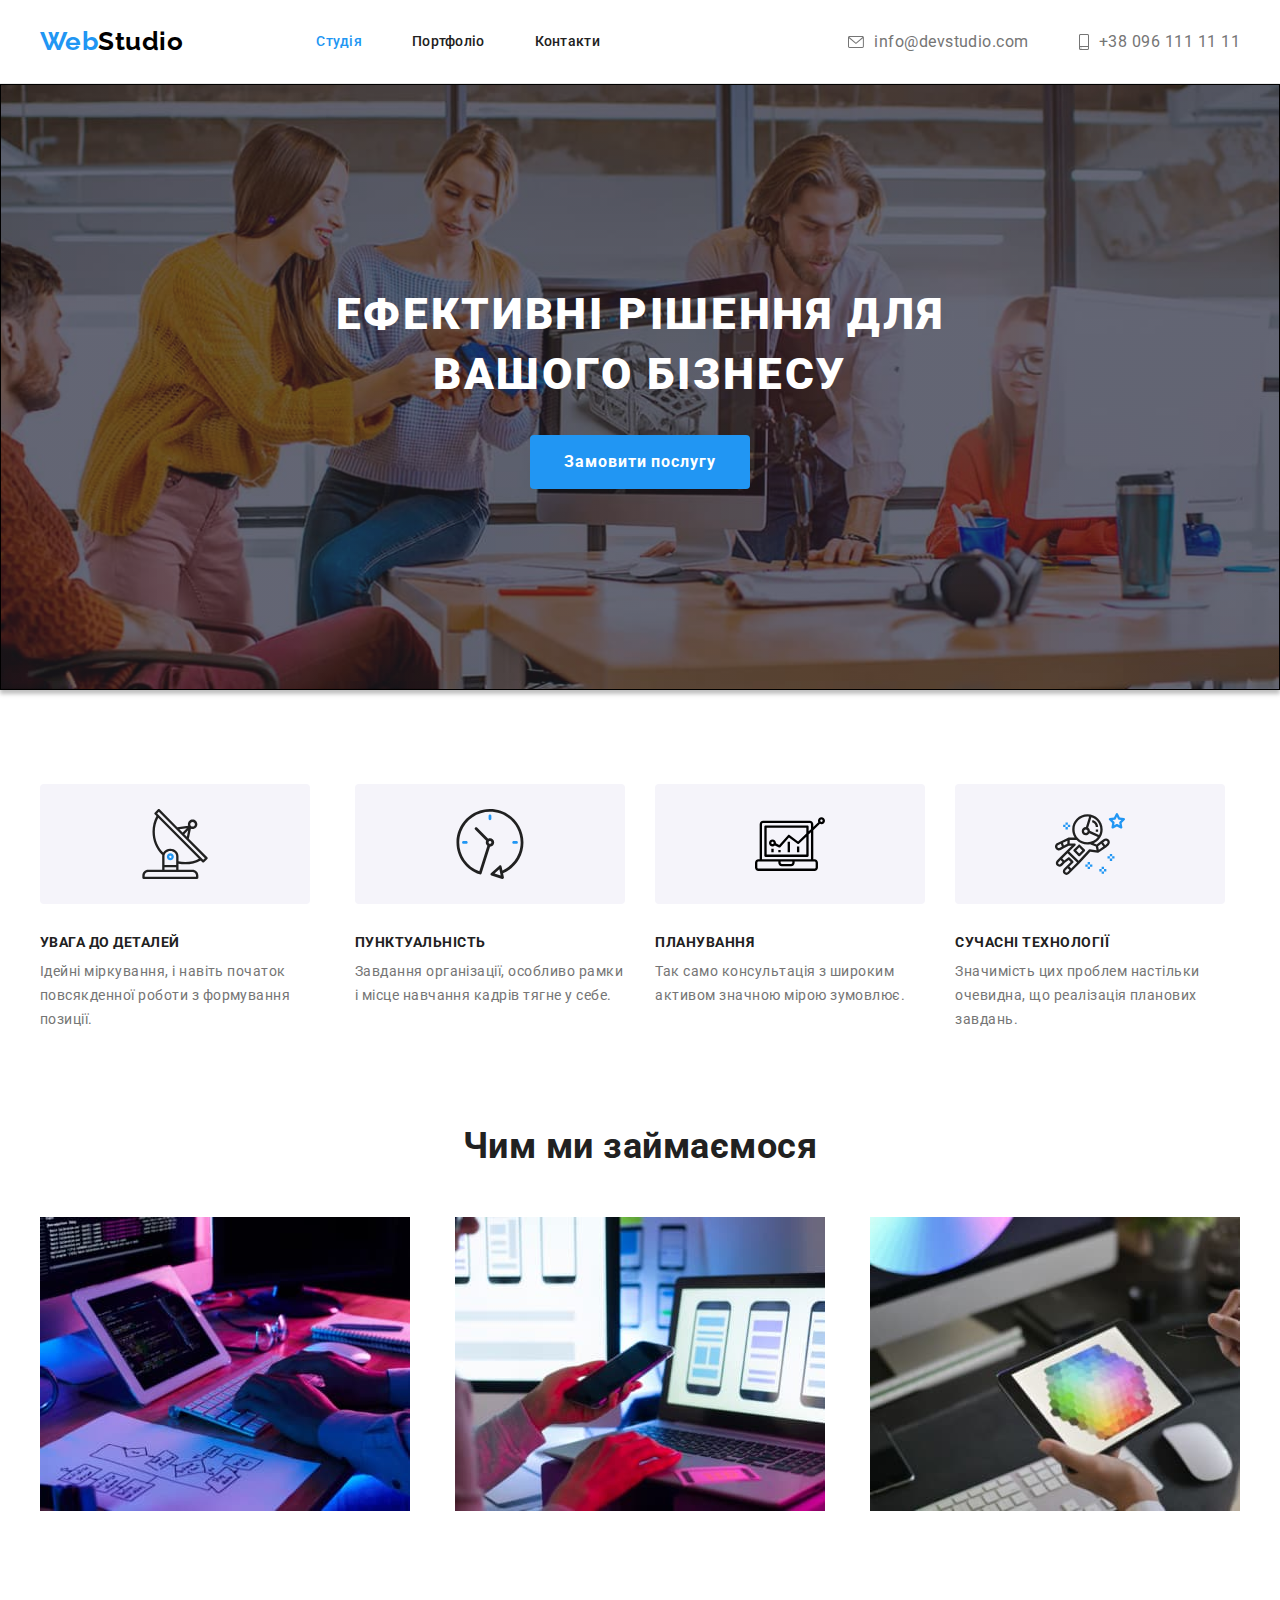
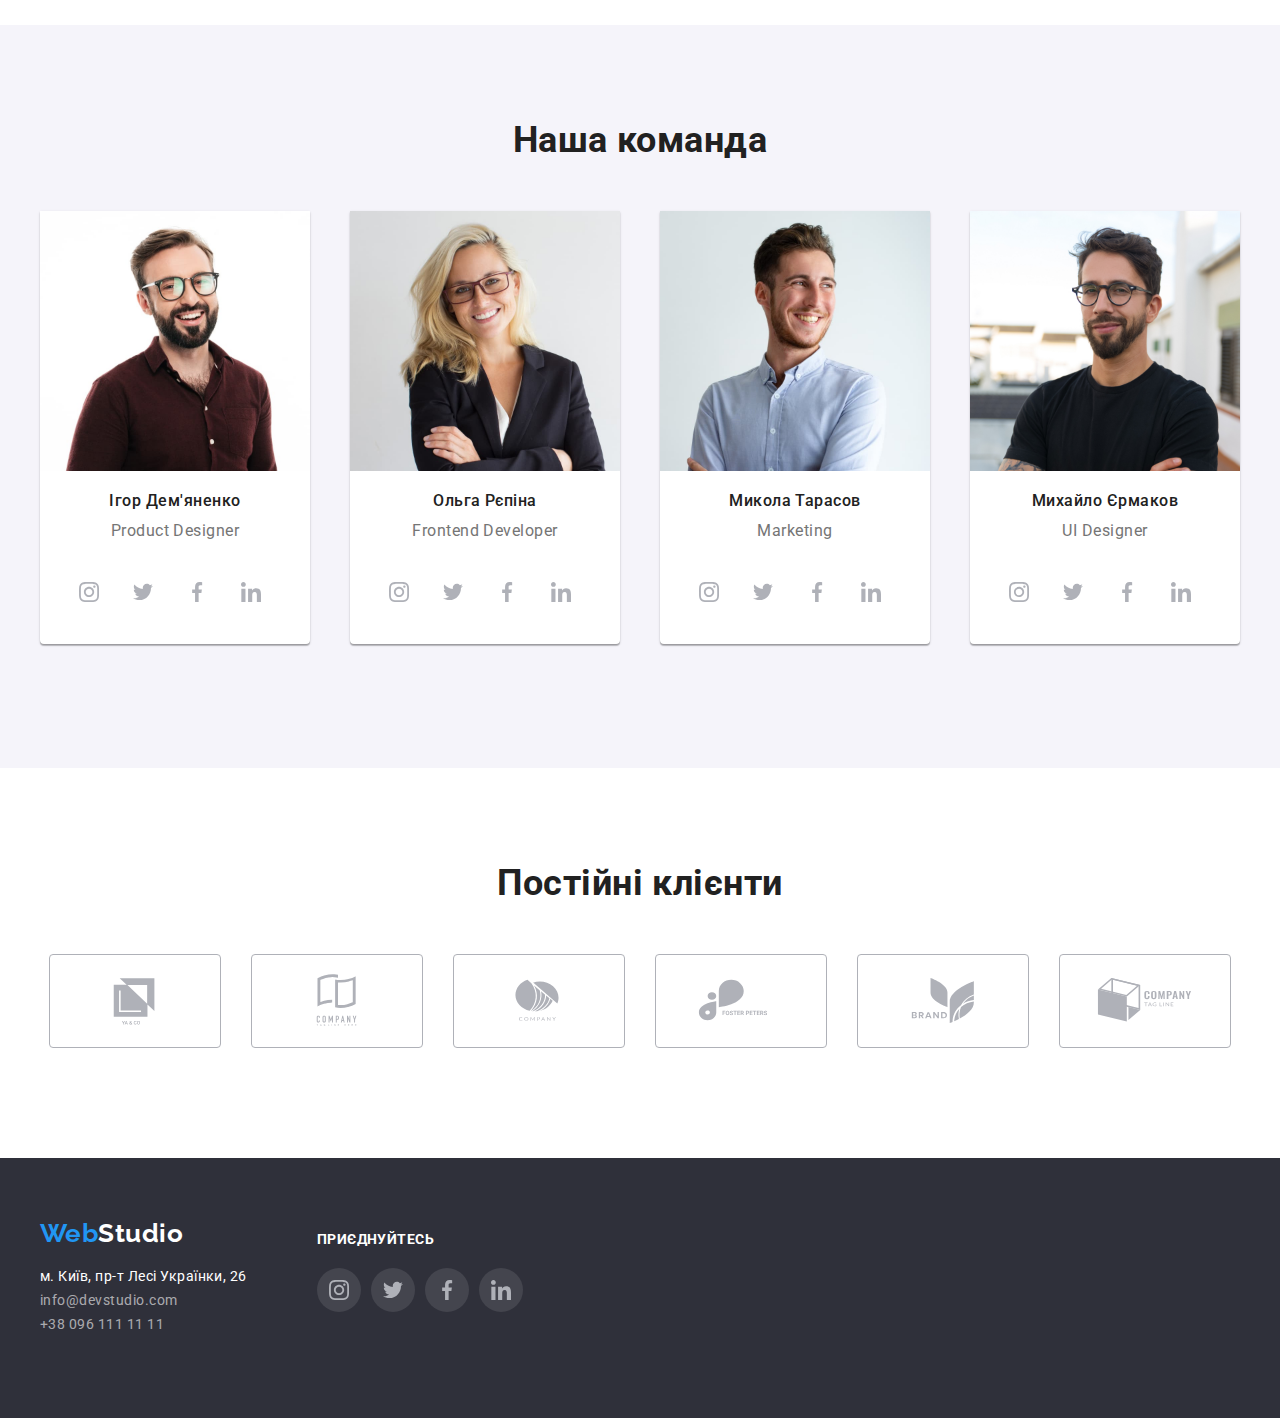
==== commit 28ee0c18: "темний колір бекграунду" ====
--- a/index.html
+++ b/index.html
@@ -52,8 +52,10 @@
     <main>
         <!-- Герой -->
             <section class="hero">
+                <div class="hero-owerlay">
                 <h1 class="hero-title">Ефективні рішення для<br>вашого бізнесу</h1>
                 <button type="button" class="hero-button">Замовити послугу</button>
+                </div>
             </section>
             <!--  -->
             <section class="section container ">
--- a/css/style.css
+++ b/css/style.css
@@ -109,13 +109,8 @@
     text-decoration: none;
 
 }
-/* .header-contact .link-contact:hover,.header-contact .link-contact:focus {
-    color: var(--accent-text-color);
-} */
-/* .header-contact .icon:hover {
-    fill: var(--accent-text-color);
-} */
-.link-hover .link-contact:hover{
+
+.link-hover .link-contact:hover, .link-hover .link-contact:focus{
 color: var(--accent-text-color);
 fill: var(--accent-text-color);
 }
@@ -133,24 +128,25 @@
     margin-bottom: 30px;
     padding-top: 200px;
 }
-.hero{
-    background: #2F303A;
-    text-align: center;
+
+.hero-owerlay{
     margin-left: auto;
     margin-right: auto;
     max-width: 1600px;
-    
     background-image: linear-gradient(to right,
             rgba(47, 48, 58, 0.4),
             rgba(47, 48, 58, 0.4)),
-            url(../images/Imgback.jpg);
+        url(../images/Imgback.jpg);
     background-repeat: no-repeat;
     background-position: center;
     background-size: cover;
     border: 1px solid #000000;
     box-shadow: 0px 4px 4px rgba(0, 0, 0, 0.25);
 }
-
+.hero {
+    background-color: #2F303A;
+    text-align: center;
+}
 .hero-button{
     background:var(--accent-text-color);
     color: #fff;
@@ -300,11 +296,13 @@
     margin-bottom: 30px;
     fill: #AFB1B8;
     margin-right: 10px;
+    background: rgba(255, 255, 255, 0.1);
+    border-radius: 50%;
 }
 .team-icon:not(:last-child){
     margin-right: 10px;
 }
-.team-icon:hover{
+.team-icon:hover, .team-icon:focus{
     fill: #FFFFFF;
     background-color: var(--accent-text-color);
     border-radius: 50%;
@@ -326,9 +324,9 @@
     align-items: center;
     justify-content: center;
     fill: #AFB1B8;
-    background: #F5F5F5;
-}
-.client-icon:hover{
+    background: rgba(255, 255, 255, 0.1);
+}
+.client-icon:hover, .client-icon:focus{
     fill: var(--accent-text-color);
     border: 1px solid var(--accent-text-color)
 }
@@ -360,7 +358,9 @@
     margin-bottom: 20px;
 }
 .footer-icon-list{
-    justify-content: flex-start
+    justify-content: flex-start;
+
+    
 }
 .footer-logo{
     font-family: Raleway, sans-serif;
@@ -394,7 +394,7 @@
     line-height: 1.71;
 }
 
-.footer-contact .item:hover{
+.footer-contact .item:hover, .footer-contact .item:focus{
     color: var(--accent-text-color);
 }
 
@@ -460,6 +460,7 @@
 .button-filter:hover, .button-filter:focus{
     background-color:var(--accent-text-color);
     color: #fff;
+    box-shadow: 0px 3px 1px rgba(0, 0, 0, 0.1), 0px 1px 2px rgba(0, 0, 0, 0.08), 0px 2px 2px rgba(0, 0, 0, 0.12);
 }
 .portfolio-list{
     display: flex;
@@ -475,6 +476,9 @@
 }
 .portfolio-list .items img{
     display: block;
+}   
+.portfolio-list .items:hover{
+    box-shadow: 0px 1px 1px rgba(0, 0, 0, 0.12), 0px 4px 4px rgba(0, 0, 0, 0.06), 1px 4px 6px rgba(0, 0, 0, 0.16);
 }
 .portfolio-list .items{
 
